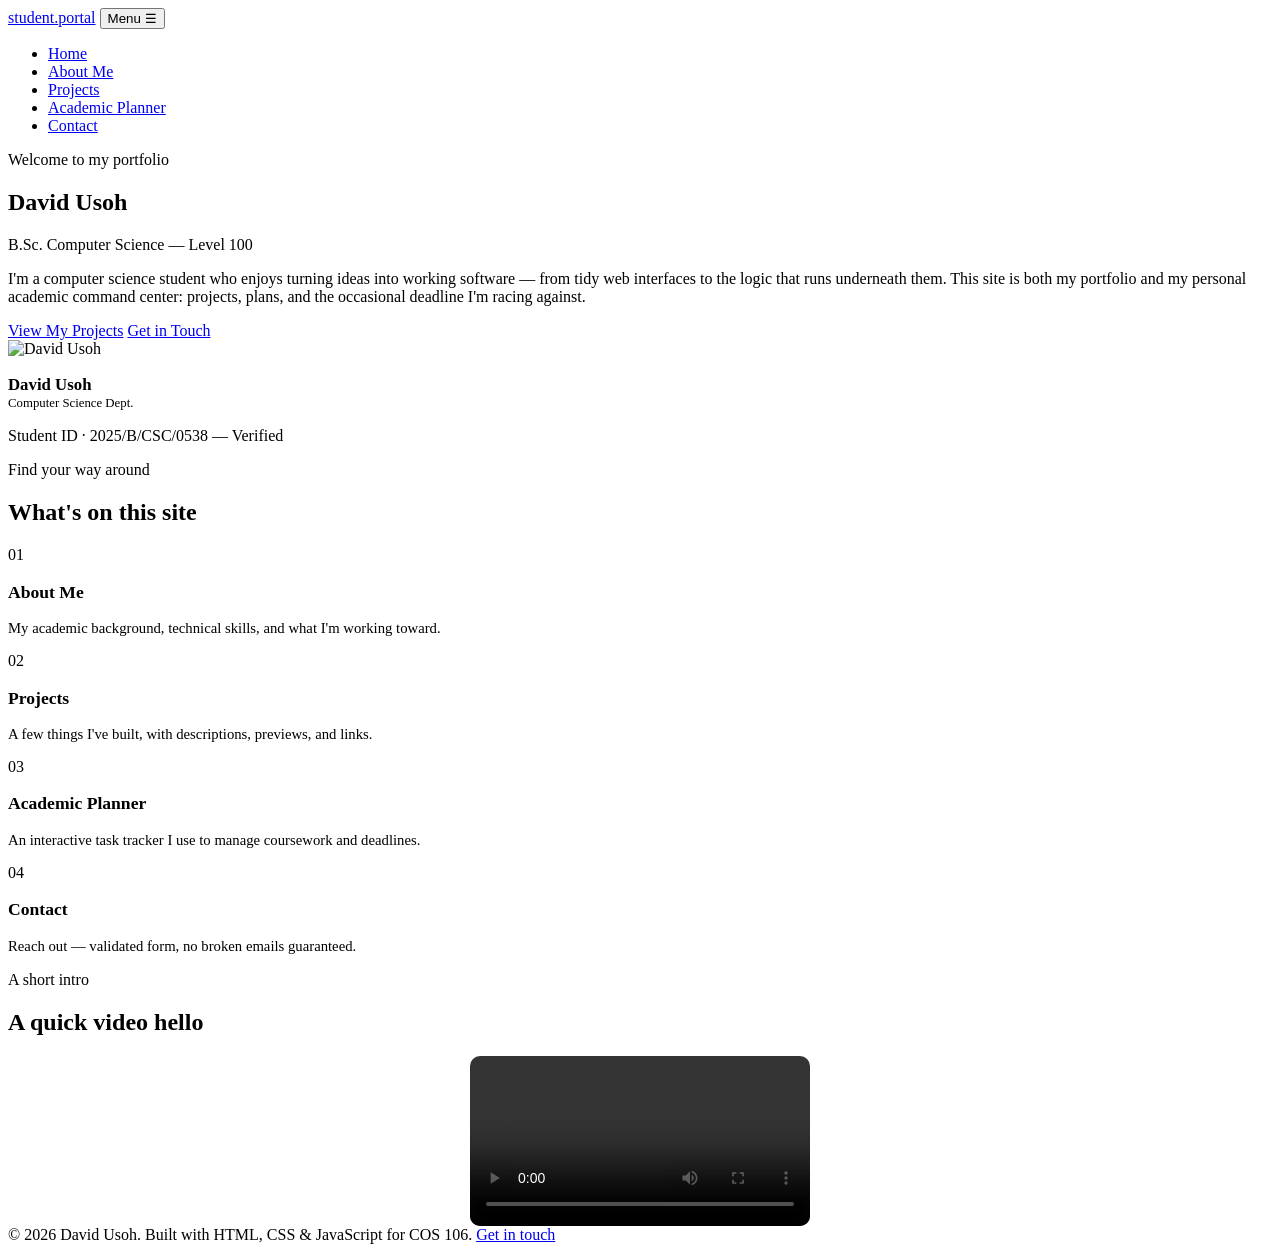
==== index.html @ 9f74dc5b "Add files via upload" ====
<!DOCTYPE html>
<html lang="en">
<head>
  <meta charset="UTF-8" />
  <meta name="viewport" content="width=device-width, initial-scale=1.0" />
  <title>David Usoh | Student Portfolio</title>
  <meta name="description" content="Personal academic portfolio and student management portal." />
  <link rel="stylesheet" href="css/styles.css" />
</head>
<body>

  <!-- ============ NAVIGATION ============ -->
  <header class="topbar">
    <div class="topbar-inner">
      <a href="index.html" class="brand">student<span class="dot">.</span>portal</a>
      <button class="nav-toggle" aria-label="Toggle navigation" aria-expanded="false">Menu ☰</button>
      <nav>
        <ul class="nav-tabs">
          <li><a href="index.html">Home</a></li>
          <li><a href="about.html">About Me</a></li>
          <li><a href="projects.html">Projects</a></li>
          <li><a href="planner.html">Academic Planner</a></li>
          <li><a href="contact.html">Contact</a></li>
        </ul>
      </nav>
    </div>
  </header>

  <!-- ============ HERO ============ -->
  <section class="hero">
    <div class="container hero-grid">
      <div>
        <p class="eyebrow hero-eyebrow">Welcome to my portfolio</p>
        <h1>David Usoh</h1>
        <p class="role">B.Sc. Computer Science &mdash; Level 100</p>
        <p class="bio">
          I'm a computer science student who enjoys turning ideas into working software —
          from tidy web interfaces to the logic that runs underneath them. This site is both
          my portfolio and my personal academic command center: projects, plans, and the
          occasional deadline I'm racing against.
        </p>
        <div class="hero-actions">
          <a href="projects.html" class="btn btn-gold">View My Projects</a>
          <a href="contact.html" class="btn btn-outline">Get in Touch</a>
        </div>
      </div>

      <div class="id-card">
        <img src="images/PortfolioDp.JPG" alt="David Usoh" class="avatar" style="object-fit:cover;">
        <h3 style="font-size:1.05rem; margin-bottom:0.1rem;">David Usoh</h3>
        <p style="font-size:0.8rem; color:var(--slate); margin:0;">Computer Science Dept.</p>
        <p class="seal">Student ID ·    2025/B/CSC/0538 &mdash; Verified</p>
      </div>
    </div>
  </section>

  <!-- ============ QUICK LINKS ============ -->
  <section class="page-section">
    <div class="container">
      <div class="section-head">
        <p class="eyebrow">Find your way around</p>
        <h2>What's on this site</h2>
      </div>
      <div class="card-grid">
        <div class="card">
          <span class="tag-number">01</span>
          <h3 style="font-size:1.1rem;">About Me</h3>
          <p style="color:var(--slate); font-size:0.92rem;">My academic background, technical skills, and what I'm working toward.</p>
        </div>
        <div class="card">
          <span class="tag-number">02</span>
          <h3 style="font-size:1.1rem;">Projects</h3>
          <p style="color:var(--slate); font-size:0.92rem;">A few things I've built, with descriptions, previews, and links.</p>
        </div>
        <div class="card">
          <span class="tag-number">03</span>
          <h3 style="font-size:1.1rem;">Academic Planner</h3>
          <p style="color:var(--slate); font-size:0.92rem;">An interactive task tracker I use to manage coursework and deadlines.</p>
        </div>
        <div class="card">
          <span class="tag-number">04</span>
          <h3 style="font-size:1.1rem;">Contact</h3>
          <p style="color:var(--slate); font-size:0.92rem;">Reach out — validated form, no broken emails guaranteed.</p>
        </div>
      </div>
    </div>
  </section>

  <!-- ============ INTRO VIDEO (multimedia requirement) ============ -->
  <section class="page-section alt">
    <div class="container">
      <div class="section-head">
        <p class="eyebrow">A short intro</p>
        <h2>A quick video hello</h2>
      </div>
      <video style="max-width:340px; max-height:600px; width:100%; border-radius:10px; box-shadow:var(--shadow); display:block; margin:0 auto;" controls poster="">
  <source src="images/Portfolio video" type="video/mp4" />
  Your browser does not support the video tag.
</video>
    </div>
  </section>

  <footer>
    <div class="container">
      &copy; 2026 David Usoh. Built with HTML, CSS &amp; JavaScript for COS 106.
      <a href="contact.html">Get in touch</a>
    </div>
  </footer>

  <script src="js/script.js"></script>
</body>
</html>
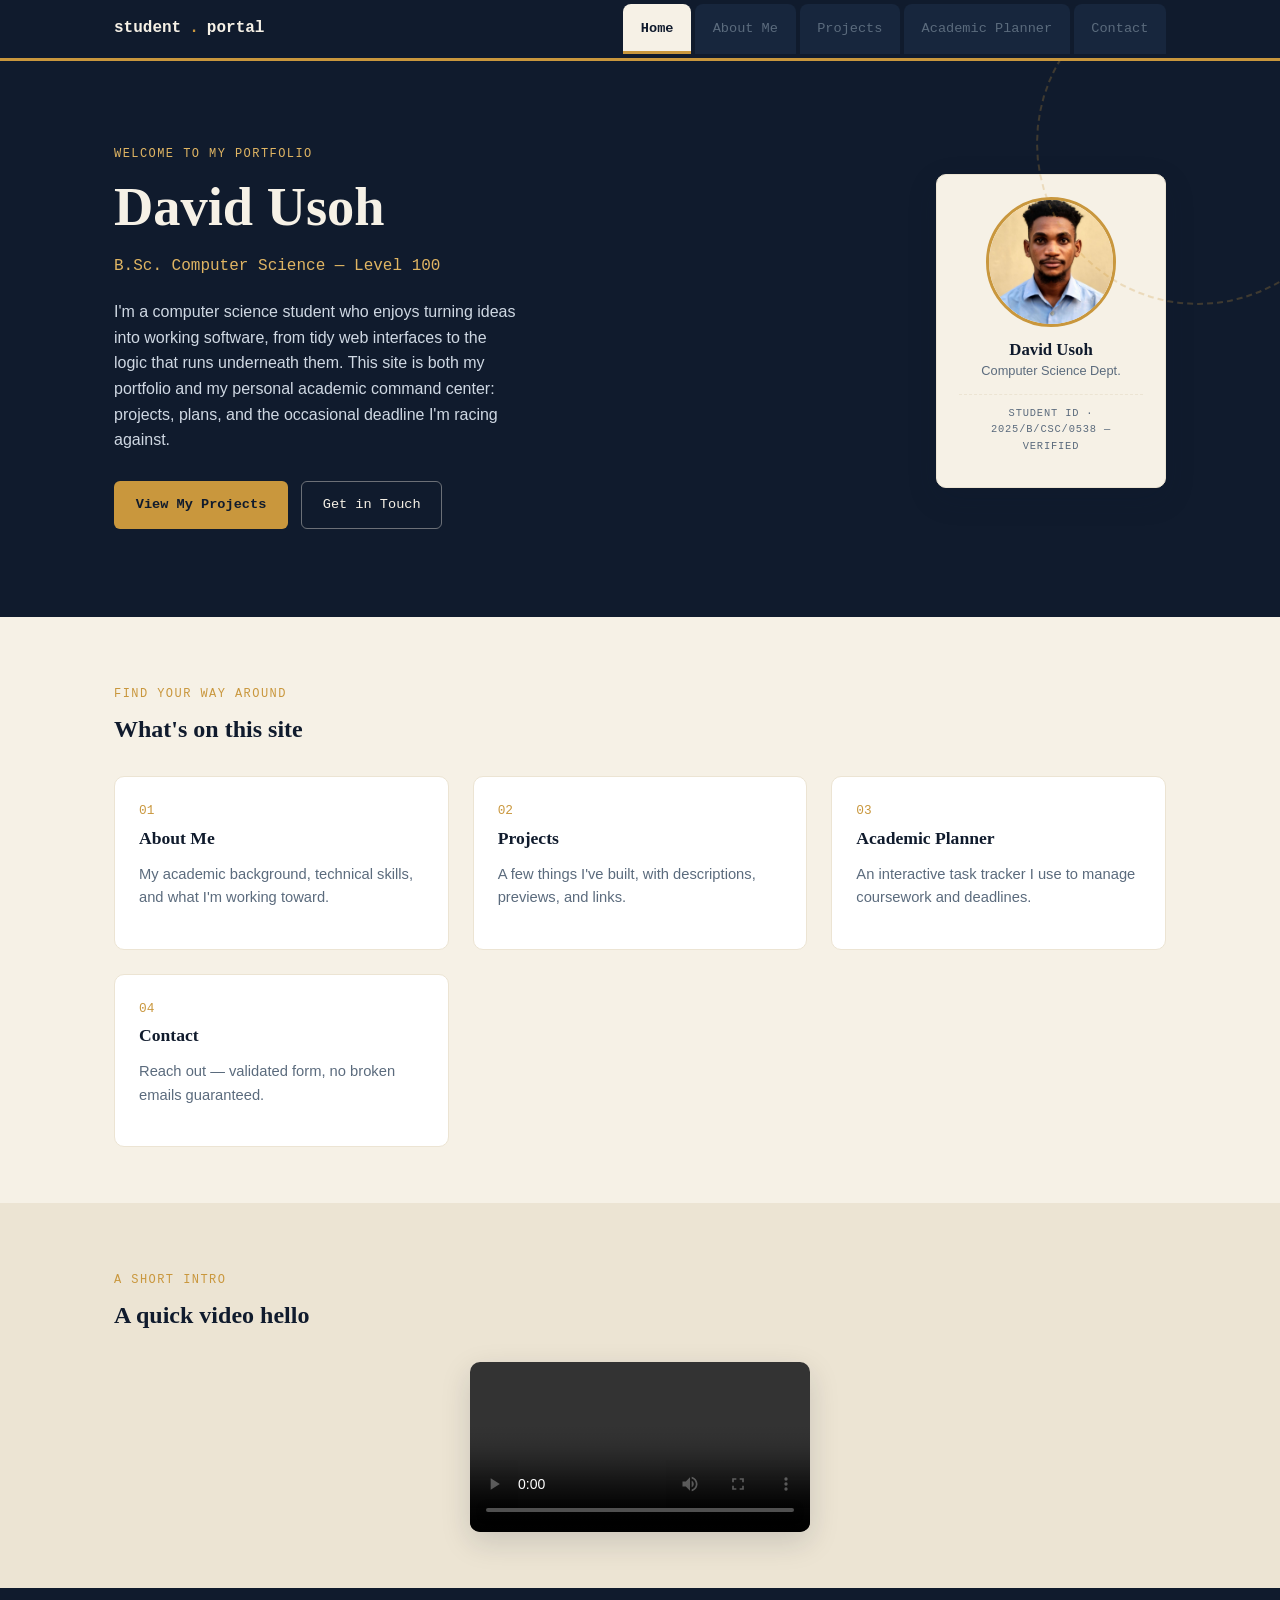
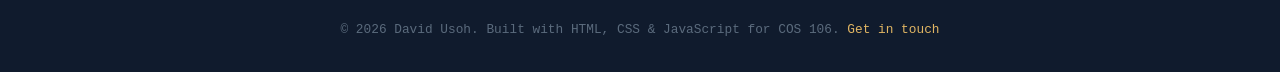
==== commit 6f76dfe8: "Fix image and video source paths in index.html" ====
--- a/index.html
+++ b/index.html
@@ -34,7 +34,7 @@
         <h1>David Usoh</h1>
         <p class="role">B.Sc. Computer Science &mdash; Level 100</p>
         <p class="bio">
-          I'm a computer science student who enjoys turning ideas into working software —
+          I'm a computer science student who enjoys turning ideas into working software,
           from tidy web interfaces to the logic that runs underneath them. This site is both
           my portfolio and my personal academic command center: projects, plans, and the
           occasional deadline I'm racing against.
@@ -46,7 +46,7 @@
       </div>
 
       <div class="id-card">
-        <img src="images/PortfolioDp.JPG" alt="David Usoh" class="avatar" style="object-fit:cover;">
+        <img src="image/PortfolioDp.JPG" alt="David Usoh" class="avatar" style="object-fit:cover;">
         <h3 style="font-size:1.05rem; margin-bottom:0.1rem;">David Usoh</h3>
         <p style="font-size:0.8rem; color:var(--slate); margin:0;">Computer Science Dept.</p>
         <p class="seal">Student ID ·    2025/B/CSC/0538 &mdash; Verified</p>
@@ -94,7 +94,7 @@
         <h2>A quick video hello</h2>
       </div>
       <video style="max-width:340px; max-height:600px; width:100%; border-radius:10px; box-shadow:var(--shadow); display:block; margin:0 auto;" controls poster="">
-  <source src="images/Portfolio video" type="video/mp4" />
+  <source src="image/Portfolio video" type="video/mp4" />
   Your browser does not support the video tag.
 </video>
     </div>
--- a/css/styles.css
+++ b/css/styles.css
@@ -0,0 +1,664 @@
+/* ============================================================
+   STUDENT PORTAL — DESIGN SYSTEM
+   Theme: "Transcript" — an academic ID-card / browser-tab feel.
+   Colors:  navy (primary dark), parchment (card surface),
+            gold (accent, like a wax seal / honors ribbon)
+   Type:    Fraunces (display serif) + Inter (body) + JetBrains Mono (labels)
+   ============================================================ */
+
+@import url('https://fonts.googleapis.com/css2?family=Fraunces:opsz,wght@9..144,400;9..144,600;9..144,700&family=Inter:wght@400;500;600&family=JetBrains+Mono:wght@500;600&display=swap');
+
+:root {
+  --navy: #101b2d;
+  --navy-soft: #17263d;
+  --parchment: #f6f1e6;
+  --parchment-dim: #ece4d3;
+  --gold: #c9973d;
+  --gold-bright: #e0b563;
+  --ink: #1b2430;
+  --slate: #5b6b7d;
+  --success: #3f7d58;
+  --danger: #a8452f;
+
+  --font-display: 'Fraunces', serif;
+  --font-body: 'Inter', sans-serif;
+  --font-mono: 'JetBrains Mono', monospace;
+
+  --radius: 10px;
+  --shadow: 0 10px 30px rgba(16, 27, 45, 0.15);
+  --transition: 0.25s ease;
+}
+
+* { box-sizing: border-box; }
+
+html { scroll-behavior: smooth; }
+
+body {
+  margin: 0;
+  font-family: var(--font-body);
+  background: var(--parchment);
+  color: var(--ink);
+  line-height: 1.6;
+}
+
+h1, h2, h3, h4 {
+  font-family: var(--font-display);
+  color: var(--navy);
+  margin: 0 0 0.5em;
+  line-height: 1.15;
+}
+
+a { color: inherit; text-decoration: none; }
+
+img { max-width: 100%; display: block; }
+
+.eyebrow {
+  font-family: var(--font-mono);
+  font-size: 0.75rem;
+  letter-spacing: 0.12em;
+  text-transform: uppercase;
+  color: var(--gold);
+}
+
+.container {
+  max-width: 1100px;
+  margin: 0 auto;
+  padding: 0 1.5rem;
+}
+
+/* ============================================================
+   TOP BAR — styled like a browser / student-ID tab strip
+   ============================================================ */
+.topbar {
+  background: var(--navy);
+  border-bottom: 3px solid var(--gold);
+}
+
+.topbar-inner {
+  max-width: 1100px;
+  margin: 0 auto;
+  display: flex;
+  align-items: center;
+  justify-content: space-between;
+  padding: 0 1.5rem;
+}
+
+.brand {
+  font-family: var(--font-mono);
+  color: var(--parchment);
+  font-weight: 600;
+  font-size: 1rem;
+  padding: 1rem 0;
+  display: flex;
+  align-items: center;
+  gap: 0.5rem;
+}
+
+.brand .dot { color: var(--gold); }
+
+.nav-tabs {
+  display: flex;
+  list-style: none;
+  margin: 0;
+  padding: 0;
+  gap: 4px;
+}
+
+.nav-tabs li a {
+  display: block;
+  font-family: var(--font-mono);
+  font-size: 0.85rem;
+  color: var(--slate);
+  background: var(--navy-soft);
+  padding: 0.85rem 1.1rem 0.7rem;
+  border-radius: 8px 8px 0 0;
+  border-bottom: 3px solid transparent;
+  transition: color var(--transition), border-color var(--transition), background var(--transition);
+}
+
+.nav-tabs li a:hover {
+  color: var(--parchment);
+  background: #1e3049;
+}
+
+.nav-tabs li a.active {
+  color: var(--parchment);
+  background: var(--parchment);
+  color: var(--navy);
+  border-bottom: 3px solid var(--gold);
+  font-weight: 600;
+}
+
+.nav-toggle {
+  display: none;
+  background: none;
+  border: 1px solid var(--gold);
+  color: var(--gold);
+  font-family: var(--font-mono);
+  font-size: 0.85rem;
+  padding: 0.4rem 0.7rem;
+  border-radius: 6px;
+  cursor: pointer;
+}
+
+/* ============================================================
+   HERO
+   ============================================================ */
+.hero {
+  background: var(--navy);
+  color: var(--parchment);
+  padding: 4.5rem 0 5.5rem;
+  position: relative;
+  overflow: hidden;
+}
+
+.hero::after {
+  content: "";
+  position: absolute;
+  right: -80px;
+  top: -80px;
+  width: 320px;
+  height: 320px;
+  border: 2px dashed rgba(201, 151, 61, 0.25);
+  border-radius: 50%;
+}
+
+.hero-grid {
+  display: grid;
+  grid-template-columns: 1fr auto;
+  gap: 3rem;
+  align-items: center;
+}
+
+.hero-eyebrow { color: var(--gold-bright); }
+
+.hero h1 {
+  color: var(--parchment);
+  font-size: clamp(2.2rem, 5vw, 3.4rem);
+  font-weight: 700;
+  margin-bottom: 0.4rem;
+}
+
+.hero .role {
+  font-family: var(--font-mono);
+  color: var(--gold-bright);
+  font-size: 1rem;
+  margin-bottom: 1.2rem;
+}
+
+.hero p.bio {
+  max-width: 46ch;
+  color: #cfd8e3;
+}
+
+.hero-actions {
+  margin-top: 1.8rem;
+  display: flex;
+  gap: 0.8rem;
+  flex-wrap: wrap;
+}
+
+.btn {
+  display: inline-block;
+  font-family: var(--font-mono);
+  font-size: 0.85rem;
+  padding: 0.75rem 1.3rem;
+  border-radius: 6px;
+  border: 1px solid transparent;
+  cursor: pointer;
+  transition: transform var(--transition), box-shadow var(--transition), background var(--transition);
+}
+
+.btn:hover { transform: translateY(-2px); }
+
+.btn-gold {
+  background: var(--gold);
+  color: var(--navy);
+  font-weight: 600;
+}
+.btn-gold:hover { background: var(--gold-bright); box-shadow: 0 8px 20px rgba(201,151,61,0.35); }
+
+.btn-outline {
+  border-color: rgba(246,241,230,0.4);
+  color: var(--parchment);
+}
+.btn-outline:hover { border-color: var(--gold); color: var(--gold-bright); }
+
+/* Photo / avatar seal */
+.id-card {
+  background: var(--parchment);
+  color: var(--ink);
+  border-radius: var(--radius);
+  padding: 1.4rem;
+  width: 230px;
+  box-shadow: var(--shadow);
+  text-align: center;
+  border: 1px solid var(--parchment-dim);
+}
+
+.avatar {
+  width: 130px;
+  height: 130px;
+  border-radius: 50%;
+  margin: 0 auto 0.8rem;
+  background: linear-gradient(145deg, var(--navy), var(--navy-soft));
+  color: var(--gold-bright);
+  display: flex;
+  align-items: center;
+  justify-content: center;
+  font-family: var(--font-display);
+  font-size: 2.6rem;
+  font-weight: 600;
+  border: 3px solid var(--gold);
+}
+
+.id-card .seal {
+  font-family: var(--font-mono);
+  font-size: 0.65rem;
+  letter-spacing: 0.08em;
+  color: var(--slate);
+  text-transform: uppercase;
+  border-top: 1px dashed var(--parchment-dim);
+  margin-top: 0.8rem;
+  padding-top: 0.6rem;
+}
+
+/* ============================================================
+   SECTIONS / CARDS
+   ============================================================ */
+section.page-section {
+  padding: 3.5rem 0;
+}
+
+section.page-section.alt { background: var(--parchment-dim); }
+
+.section-head { margin-bottom: 2rem; }
+
+.card-grid {
+  display: grid;
+  grid-template-columns: repeat(auto-fit, minmax(260px, 1fr));
+  gap: 1.5rem;
+}
+
+.card {
+  background: #fff;
+  border-radius: var(--radius);
+  padding: 1.5rem;
+  border: 1px solid var(--parchment-dim);
+  transition: transform var(--transition), box-shadow var(--transition);
+}
+
+.card:hover {
+  transform: translateY(-4px);
+  box-shadow: var(--shadow);
+}
+
+.tag-number {
+  font-family: var(--font-mono);
+  color: var(--gold);
+  font-size: 0.8rem;
+  display: block;
+  margin-bottom: 0.4rem;
+}
+
+/* Skills as transcript-style bars */
+.skill-row {
+  display: grid;
+  grid-template-columns: 140px 1fr;
+  align-items: center;
+  gap: 1rem;
+  margin-bottom: 0.9rem;
+}
+
+.skill-row span:first-child {
+  font-family: var(--font-mono);
+  font-size: 0.85rem;
+}
+
+.skill-bar {
+  height: 8px;
+  background: var(--parchment-dim);
+  border-radius: 4px;
+  overflow: hidden;
+}
+
+.skill-bar > i {
+  display: block;
+  height: 100%;
+  background: linear-gradient(90deg, var(--gold), var(--gold-bright));
+  border-radius: 4px;
+  animation: fillbar 1.1s ease forwards;
+  transform-origin: left;
+}
+
+@keyframes fillbar {
+  from { transform: scaleX(0); }
+  to { transform: scaleX(1); }
+}
+
+/* Table (used for academic record on About page) */
+table.transcript {
+  width: 100%;
+  border-collapse: collapse;
+  font-size: 0.92rem;
+  background: #fff;
+  border-radius: var(--radius);
+  overflow: hidden;
+  box-shadow: 0 2px 10px rgba(16,27,45,0.06);
+}
+
+table.transcript th, table.transcript td {
+  padding: 0.75rem 1rem;
+  text-align: left;
+  border-bottom: 1px solid var(--parchment-dim);
+}
+
+table.transcript th {
+  background: var(--navy);
+  color: var(--parchment);
+  font-family: var(--font-mono);
+  font-size: 0.78rem;
+  text-transform: uppercase;
+  letter-spacing: 0.06em;
+}
+
+table.transcript tr:last-child td { border-bottom: none; }
+
+/* Project cards */
+.project-thumb {
+  width: 100%;
+  height: 150px;
+  border-radius: 8px;
+  margin-bottom: 1rem;
+  display: flex;
+  align-items: center;
+  justify-content: center;
+  font-family: var(--font-mono);
+  font-size: 0.8rem;
+  color: var(--parchment);
+  letter-spacing: 0.04em;
+}
+
+.thumb-1 { background: linear-gradient(135deg, #10233d, #1e3a5f); }
+.thumb-2 { background: linear-gradient(135deg, #2c1810, #6b3f2a); }
+.thumb-3 { background: linear-gradient(135deg, #1f2e1c, #3f7d58); }
+
+.project-links a {
+  font-family: var(--font-mono);
+  font-size: 0.8rem;
+  color: var(--navy);
+  border-bottom: 1px solid var(--gold);
+  margin-right: 1rem;
+}
+.project-links a:hover { color: var(--gold); }
+
+/* ============================================================
+   PLANNER (Academic Planner page)
+   ============================================================ */
+.planner-box {
+  background: #fff;
+  border-radius: var(--radius);
+  box-shadow: var(--shadow);
+  padding: 2rem;
+}
+
+.planner-form {
+  display: flex;
+  gap: 0.7rem;
+  flex-wrap: wrap;
+  margin-bottom: 1.5rem;
+}
+
+.planner-form input[type="text"],
+.planner-form input[type="date"],
+.planner-form select {
+  flex: 1;
+  min-width: 140px;
+  padding: 0.7rem 0.9rem;
+  border: 1px solid var(--parchment-dim);
+  border-radius: 6px;
+  font-family: var(--font-body);
+  font-size: 0.95rem;
+  background: var(--parchment);
+}
+
+.planner-form input:focus,
+.planner-form select:focus,
+input:focus, textarea:focus {
+  outline: 2px solid var(--gold);
+  outline-offset: 1px;
+}
+
+.planner-stats {
+  display: flex;
+  gap: 1.5rem;
+  font-family: var(--font-mono);
+  font-size: 0.85rem;
+  color: var(--slate);
+  margin-bottom: 1.2rem;
+}
+
+.planner-stats strong { color: var(--navy); }
+
+.filter-row {
+  display: flex;
+  gap: 0.5rem;
+  margin-bottom: 1rem;
+}
+
+.filter-btn {
+  font-family: var(--font-mono);
+  font-size: 0.78rem;
+  background: var(--parchment-dim);
+  border: 1px solid transparent;
+  padding: 0.4rem 0.8rem;
+  border-radius: 20px;
+  cursor: pointer;
+  color: var(--slate);
+  transition: var(--transition);
+}
+.filter-btn.active {
+  background: var(--navy);
+  color: var(--parchment);
+}
+
+#taskList {
+  list-style: none;
+  margin: 0;
+  padding: 0;
+}
+
+.task-item {
+  display: flex;
+  align-items: center;
+  gap: 0.9rem;
+  padding: 0.9rem 0.5rem;
+  border-bottom: 1px solid var(--parchment-dim);
+  animation: slideIn 0.25s ease;
+}
+
+@keyframes slideIn {
+  from { opacity: 0; transform: translateY(-6px); }
+  to { opacity: 1; transform: translateY(0); }
+}
+
+.task-item.done .task-title {
+  text-decoration: line-through;
+  color: var(--slate);
+}
+
+.task-checkbox {
+  width: 20px;
+  height: 20px;
+  border: 2px solid var(--gold);
+  border-radius: 50%;
+  cursor: pointer;
+  flex-shrink: 0;
+  background: none;
+  position: relative;
+}
+
+.task-item.done .task-checkbox {
+  background: var(--success);
+  border-color: var(--success);
+}
+
+.task-item.done .task-checkbox::after {
+  content: "✓";
+  color: #fff;
+  font-size: 0.75rem;
+  position: absolute;
+  inset: 0;
+  display: flex;
+  align-items: center;
+  justify-content: center;
+}
+
+.task-body { flex: 1; min-width: 0; }
+
+.task-title { font-weight: 500; }
+
+.task-meta {
+  font-family: var(--font-mono);
+  font-size: 0.72rem;
+  color: var(--slate);
+  display: flex;
+  gap: 0.6rem;
+  margin-top: 0.15rem;
+}
+
+.badge {
+  padding: 0.1rem 0.5rem;
+  border-radius: 10px;
+  background: var(--parchment-dim);
+}
+
+.badge.high { background: #f3ded6; color: var(--danger); }
+.badge.med { background: #f5e8d2; color: #8a6a1f; }
+.badge.low { background: #dde9e0; color: var(--success); }
+
+.task-delete {
+  background: none;
+  border: none;
+  color: var(--slate);
+  cursor: pointer;
+  font-size: 1.1rem;
+  line-height: 1;
+  padding: 0.3rem;
+  transition: color var(--transition);
+}
+.task-delete:hover { color: var(--danger); }
+
+.empty-state {
+  text-align: center;
+  padding: 2.5rem 1rem;
+  color: var(--slate);
+  font-family: var(--font-mono);
+  font-size: 0.9rem;
+}
+
+/* ============================================================
+   CONTACT FORM
+   ============================================================ */
+.contact-grid {
+  display: grid;
+  grid-template-columns: 1fr 1fr;
+  gap: 2.5rem;
+}
+
+.form-group { margin-bottom: 1.2rem; }
+
+.form-group label {
+  display: block;
+  font-family: var(--font-mono);
+  font-size: 0.78rem;
+  text-transform: uppercase;
+  letter-spacing: 0.05em;
+  color: var(--slate);
+  margin-bottom: 0.4rem;
+}
+
+.form-group input, .form-group textarea {
+  width: 100%;
+  padding: 0.8rem 0.9rem;
+  border: 1px solid var(--parchment-dim);
+  border-radius: 6px;
+  font-family: var(--font-body);
+  font-size: 0.95rem;
+  background: #fff;
+}
+
+.form-group textarea { resize: vertical; min-height: 120px; }
+
+.error-msg {
+  color: var(--danger);
+  font-size: 0.78rem;
+  font-family: var(--font-mono);
+  margin-top: 0.3rem;
+  min-height: 1em;
+}
+
+.form-group.invalid input,
+.form-group.invalid textarea {
+  border-color: var(--danger);
+}
+
+.form-success {
+  background: #e4efe8;
+  border: 1px solid var(--success);
+  color: var(--success);
+  padding: 1rem 1.2rem;
+  border-radius: 8px;
+  font-family: var(--font-mono);
+  font-size: 0.85rem;
+  display: none;
+}
+
+.form-success.show { display: block; animation: slideIn 0.3s ease; }
+
+.contact-info .card { margin-bottom: 1rem; }
+
+/* ============================================================
+   FOOTER
+   ============================================================ */
+footer {
+  background: var(--navy);
+  color: var(--slate);
+  padding: 2rem 0;
+  text-align: center;
+  font-family: var(--font-mono);
+  font-size: 0.8rem;
+}
+
+footer a { color: var(--gold-bright); }
+
+/* ============================================================
+   RESPONSIVE
+   ============================================================ */
+@media (max-width: 820px) {
+  .hero-grid { grid-template-columns: 1fr; }
+  .id-card { width: 100%; max-width: 230px; margin: 0 auto; }
+  .contact-grid { grid-template-columns: 1fr; }
+}
+
+@media (max-width: 700px) {
+  .nav-toggle { display: inline-block; }
+  .nav-tabs {
+    position: absolute;
+    top: 100%;
+    left: 0;
+    right: 0;
+    flex-direction: column;
+    background: var(--navy-soft);
+    display: none;
+    padding: 0.5rem;
+  }
+  .nav-tabs.open { display: flex; }
+  .topbar-inner { position: relative; padding: 0.7rem 1.5rem; }
+  .brand { padding: 0.3rem 0; }
+  .nav-tabs li a { border-radius: 6px; }
+}
+
+@media (prefers-reduced-motion: reduce) {
+  * { animation-duration: 0.001ms !important; transition-duration: 0.001ms !important; }
+}
